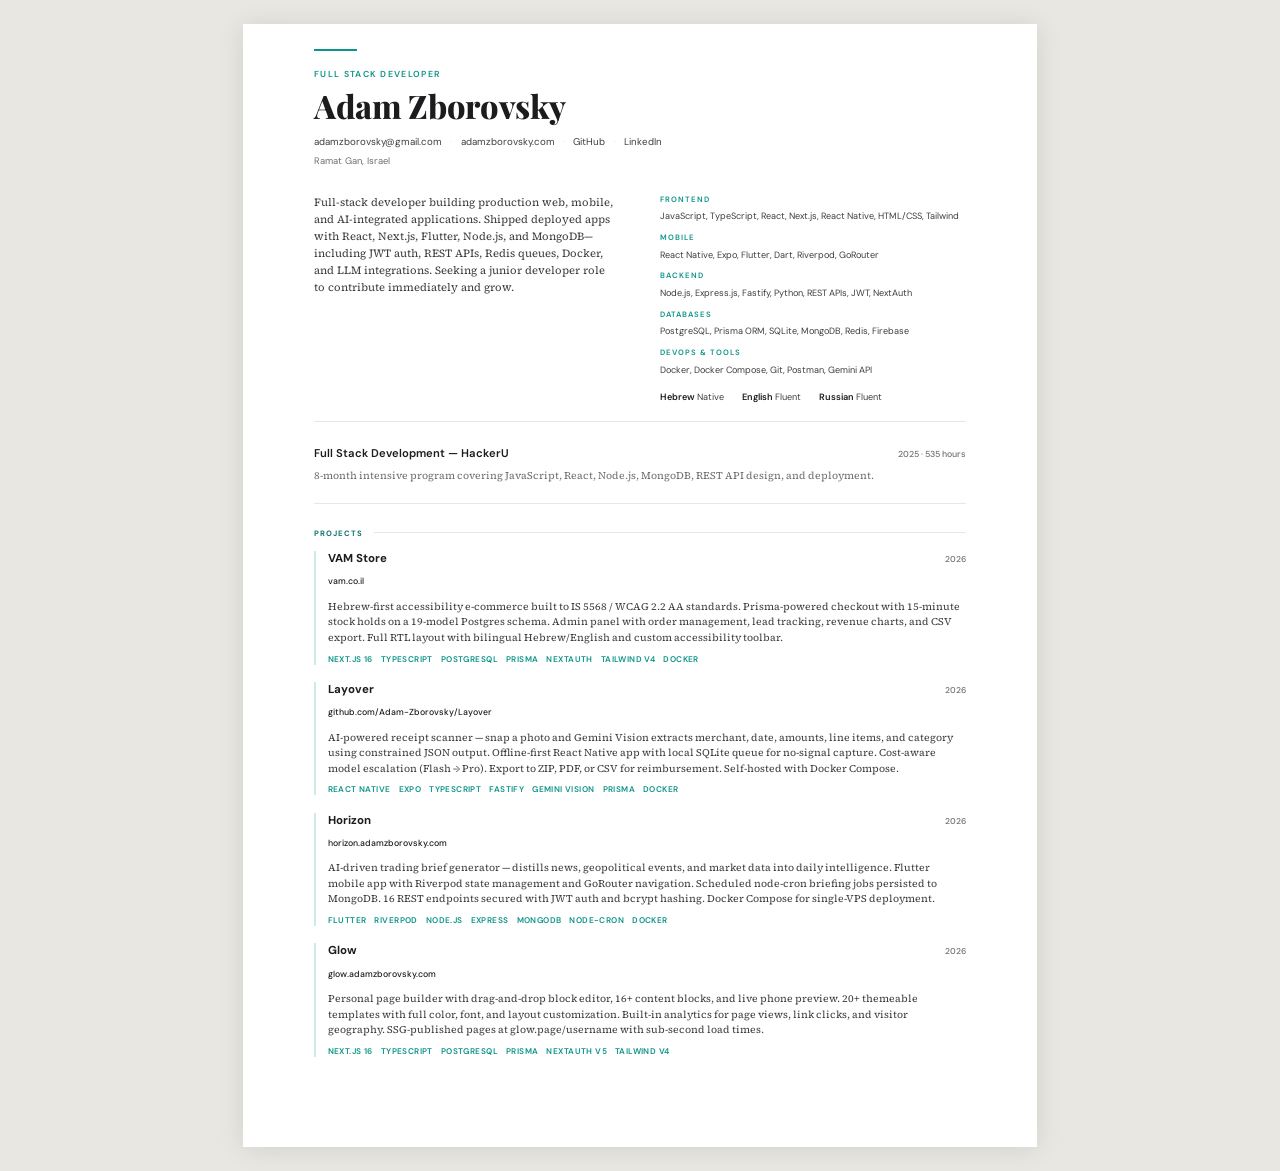
==== CV_Adam_Zborovsky.html @ 1db0badf "1" ====
<!DOCTYPE html>
<html lang="en">
<head>
<meta charset="UTF-8">
<meta name="viewport" content="width=device-width, initial-scale=1.0">
<title>Adam Zborovsky — Full Stack Developer</title>
<link rel="preconnect" href="https://fonts.googleapis.com">
<link rel="preconnect" href="https://fonts.gstatic.com" crossorigin>
<link href="https://fonts.googleapis.com/css2?family=Playfair+Display:wght@800&family=DM+Sans:wght@400;500;600;700&family=Source+Serif+4:opsz,wght@8..60,400&display=swap" rel="stylesheet">
<style>
  :root{
    --teal:#0d9488;
    --teal-dark:#0f766e;
    --teal-light:#cceae7;
    --divider:#e8e6e1;
    --ink:#1c1c1e;
    --body-dark:#3e3e42;
    --body-light:#6e6e73;

    --font-display:'Playfair Display', Georgia, serif;
    --font-sans:'DM Sans', Arial, sans-serif;
    --font-serif:'Source Serif 4', Georgia, serif;
  }

  *{ box-sizing:border-box; }

  html{ background:#e9e7e2; }

  body{
    margin:0;
    font-family: var(--font-sans);
    -webkit-font-smoothing: antialiased;
    text-rendering: optimizeLegibility;
  }

  .page{
    width:594.96pt;
    max-width:100%;
    min-height:841.92pt;
    margin:24px auto;
    background:#ffffff;
    padding:19pt 53pt 24pt 53pt;
    box-shadow:0 2px 24px rgba(0,0,0,0.10);
  }

  /* ---------- Header ---------- */

  .accent-tick{
    width:32.25pt;
    height:1.5pt;
    background:var(--teal);
    margin-bottom:13pt;
  }

  .eyebrow{
    margin:0;
    font-family:var(--font-sans);
    font-weight:600;
    font-size:6.56pt;
    line-height:1.3;
    letter-spacing:0.15em;
    text-transform:uppercase;
    color:var(--teal);
  }

  h1.name{
    margin:7pt 0 0 0;
    font-family:var(--font-display);
    font-weight:800;
    font-size:24.38pt;
    line-height:1.05;
    color:var(--ink);
    letter-spacing:-0.01em;
  }

  p.contact{
    margin:9pt 0 0 0;
    font-family:var(--font-sans);
    font-weight:400;
    font-size:7.31pt;
    color:var(--body-dark);
  }
  p.contact a{
    color:var(--body-dark);
    text-decoration:none;
  }
  p.contact a:hover{ text-decoration:underline; }
  p.contact .dot{
    color:var(--teal-light);
    margin:0 4pt;
  }

  p.location{
    margin:5pt 0 0 0;
    font-family:var(--font-sans);
    font-weight:400;
    font-size:7.03pt;
    color:var(--body-light);
  }

  /* ---------- Intro grid: summary + skills ---------- */

  .intro-grid{
    margin-top:20pt;
    display:grid;
    grid-template-columns: 227pt 1fr;
    column-gap:32.6pt;
    align-items:start;
  }

  .summary p{
    margin:0;
    font-family:var(--font-serif);
    font-weight:400;
    font-size:8.25pt;
    line-height:1.55;
    color:var(--body-dark);
  }

  .skills{
    display:flex;
    flex-direction:column;
  }

  .skill-row{
    margin-bottom:7pt;
  }
  .skill-row:last-of-type{ margin-bottom:0; }

  .skill-label{
    display:block;
    font-family:var(--font-sans);
    font-weight:600;
    font-size:5.81pt;
    letter-spacing:0.13em;
    text-transform:uppercase;
    color:var(--teal);
    margin-bottom:5pt;
  }

  .skill-list{
    display:block;
    font-family:var(--font-sans);
    font-weight:400;
    font-size:6.84pt;
    line-height:1.35;
    color:var(--body-dark);
  }

  .languages{
    margin-top:4pt;
    font-family:var(--font-sans);
    font-size:6.84pt;
    color:var(--body-dark);
  }
  .languages span{ margin-right:12pt; }
  .languages span:last-child{ margin-right:0; }
  .languages strong{
    font-weight:600;
    color:var(--ink);
  }

  /* ---------- Dividers ---------- */

  .divider{
    border:none;
    height:0.75pt;
    background:var(--divider);
    margin:14pt 0 18pt 0;
  }

  /* ---------- Education ---------- */

  .edu-header{
    display:flex;
    justify-content:space-between;
    align-items:baseline;
    gap:12pt;
  }
  .edu-header h2{
    margin:0;
    font-family:var(--font-sans);
    font-weight:600;
    font-size:8.44pt;
    color:var(--ink);
  }
  .edu-date{
    font-family:var(--font-sans);
    font-weight:500;
    font-size:6.56pt;
    color:var(--body-light);
    white-space:nowrap;
  }

  p.edu-desc{
    margin:6pt 0 0 0;
    font-family:var(--font-serif);
    font-weight:400;
    font-size:7.69pt;
    line-height:1.55;
    color:var(--body-light);
  }

  /* ---------- Projects ---------- */

  .section-heading{
    display:flex;
    align-items:center;
    gap:8pt;
    margin-bottom:10pt;
  }
  .section-heading span{
    font-family:var(--font-sans);
    font-weight:700;
    font-size:5.81pt;
    letter-spacing:0.13em;
    text-transform:uppercase;
    color:var(--teal-dark);
    white-space:nowrap;
  }
  .section-heading .rule{
    flex:1 1 auto;
    height:0.75pt;
    background:var(--divider);
  }

  .project{
    border-left:1.5pt solid var(--teal-light);
    padding-left:8.65pt;
    margin-bottom:13pt;
  }
  .project:last-child{ margin-bottom:0; }

  .project-header{
    display:flex;
    justify-content:space-between;
    align-items:baseline;
    gap:12pt;
  }
  .project-header h3{
    margin:0;
    font-family:var(--font-sans);
    font-weight:700;
    font-size:8.62pt;
    color:var(--ink);
  }
  .project-year{
    font-family:var(--font-sans);
    font-weight:500;
    font-size:6.38pt;
    color:var(--body-light);
    white-space:nowrap;
  }

  a.project-link{
    display:inline-block;
    margin-top:7pt;
    font-family:var(--font-sans);
    font-weight:500;
    font-size:6.56pt;
    color:var(--ink);
    text-decoration:none;
  }
  a.project-link:hover{ text-decoration:underline; }

  p.project-desc{
    margin:7pt 0 0 0;
    font-family:var(--font-serif);
    font-weight:400;
    font-size:7.69pt;
    line-height:1.52;
    color:var(--body-dark);
  }

  .tags{
    margin-top:6pt;
    display:flex;
    flex-wrap:wrap;
    row-gap:3pt;
    column-gap:6pt;
  }
  .tags span{
    font-family:var(--font-sans);
    font-weight:600;
    font-size:6.19pt;
    letter-spacing:0.05em;
    text-transform:uppercase;
    color:var(--teal);
    white-space:nowrap;
  }

  /* ---------- Print ---------- */

  @page{
    size:A4;
    margin:0;
  }
  @media print{
    html{ background:#fff; }
    body{ margin:0; }
    .page{
      margin:0 auto;
      box-shadow:none;
      width:100%;
      min-height:0;
    }
  }
</style>
</head>
<body>
<div class="page">

  <header>
    <div class="accent-tick"></div>
    <p class="eyebrow">Full Stack Developer</p>
    <h1 class="name">Adam Zborovsky</h1>
    <p class="contact">
      <a href="mailto:adamzborovsky@gmail.com" target="_blank">adamzborovsky@gmail.com</a>
      <span class="dot">·</span>
      <a href="https://adamzborovsky.com/" target="_blank">adamzborovsky.com</a>
      <span class="dot">·</span>
      <a href="https://github.com/Adam-Zborovsky" target="_blank">GitHub</a>
      <span class="dot">·</span>
      <a href="https://linkedin.com/in/adam-zborovsky" target="_blank">LinkedIn</a>
    </p>
    <p class="location">Ramat Gan, Israel</p>
  </header>

  <section class="intro-grid">
    <div class="summary">
      <p>Full-stack developer building production web, mobile, and AI-integrated applications. Shipped deployed apps with React, Next.js, Flutter, Node.js, and MongoDB—including JWT auth, REST APIs, Redis queues, Docker, and LLM integrations. Seeking a junior developer role to contribute immediately and grow.</p>
    </div>

    <div class="skills">
      <div class="skill-row">
        <span class="skill-label">Frontend</span>
        <span class="skill-list">JavaScript, TypeScript, React, Next.js, React Native, HTML/CSS, Tailwind</span>
      </div>
      <div class="skill-row">
        <span class="skill-label">Mobile</span>
        <span class="skill-list">React Native, Expo, Flutter, Dart, Riverpod, GoRouter</span>
      </div>
      <div class="skill-row">
        <span class="skill-label">Backend</span>
        <span class="skill-list">Node.js, Express.js, Fastify, Python, REST APIs, JWT, NextAuth</span>
      </div>
      <div class="skill-row">
        <span class="skill-label">Databases</span>
        <span class="skill-list">PostgreSQL, Prisma ORM, SQLite, MongoDB, Redis, Firebase</span>
      </div>
      <div class="skill-row">
        <span class="skill-label">Devops &amp; Tools</span>
        <span class="skill-list">Docker, Docker Compose, Git, Postman, Gemini API</span>
      </div>

      <div class="languages">
        <span><strong>Hebrew</strong> Native</span>
        <span><strong>English</strong> Fluent</span>
        <span><strong>Russian</strong> Fluent</span>
      </div>
    </div>
  </section>

  <hr class="divider">

  <section class="education">
    <div class="edu-header">
      <h2>Full Stack Development — HackerU</h2>
      <span class="edu-date">2025 · 535 hours</span>
    </div>
    <p class="edu-desc">8-month intensive program covering JavaScript, React, Node.js, MongoDB, REST API design, and deployment.</p>
  </section>

  <hr class="divider">

  <section class="projects">
    <div class="section-heading">
      <span>Projects</span>
      <div class="rule"></div>
    </div>

    <article class="project">
      <div class="project-header">
        <h3>VAM Store</h3>
        <span class="project-year">2026</span>
      </div>
      <a class="project-link" href="https://vam.co.il" target="_blank">vam.co.il</a>
      <p class="project-desc">Hebrew-first accessibility e-commerce built to IS&nbsp;5568 / WCAG&nbsp;2.2&nbsp;AA standards. Prisma-powered checkout with 15-minute stock holds on a 19-model Postgres schema. Admin panel with order management, lead tracking, revenue charts, and CSV export. Full RTL layout with bilingual Hebrew/English and custom accessibility toolbar.</p>
      <div class="tags">
        <span>Next.js 16</span>
        <span>TypeScript</span>
        <span>PostgreSQL</span>
        <span>Prisma</span>
        <span>NextAuth</span>
        <span>Tailwind V4</span>
        <span>Docker</span>
      </div>
    </article>

    <article class="project">
      <div class="project-header">
        <h3>Layover</h3>
        <span class="project-year">2026</span>
      </div>
      <a class="project-link" href="https://github.com/Adam-Zborovsky/Layover" target="_blank">github.com/Adam-Zborovsky/Layover</a>
      <p class="project-desc">AI-powered receipt scanner — snap a photo and Gemini Vision extracts merchant, date, amounts, line items, and category using constrained JSON output. Offline-first React Native app with local SQLite queue for no-signal capture. Cost-aware model escalation (Flash&nbsp;→&nbsp;Pro). Export to ZIP, PDF, or CSV for reimbursement. Self-hosted with Docker Compose.</p>
      <div class="tags">
        <span>React Native</span>
        <span>Expo</span>
        <span>TypeScript</span>
        <span>Fastify</span>
        <span>Gemini Vision</span>
        <span>Prisma</span>
        <span>Docker</span>
      </div>
    </article>

    <article class="project">
      <div class="project-header">
        <h3>Horizon</h3>
        <span class="project-year">2026</span>
      </div>
      <a class="project-link" href="https://horizon.adamzborovsky.com/" target="_blank">horizon.adamzborovsky.com</a>
      <p class="project-desc">AI-driven trading brief generator — distills news, geopolitical events, and market data into daily intelligence. Flutter mobile app with Riverpod state management and GoRouter navigation. Scheduled node-cron briefing jobs persisted to MongoDB. 16 REST endpoints secured with JWT auth and bcrypt hashing. Docker Compose for single-VPS deployment.</p>
      <div class="tags">
        <span>Flutter</span>
        <span>Riverpod</span>
        <span>Node.js</span>
        <span>Express</span>
        <span>MongoDB</span>
        <span>Node-cron</span>
        <span>Docker</span>
      </div>
    </article>

    <article class="project">
      <div class="project-header">
        <h3>Glow</h3>
        <span class="project-year">2026</span>
      </div>
      <a class="project-link" href="https://glow.adamzborovsky.com/" target="_blank">glow.adamzborovsky.com</a>
      <p class="project-desc">Personal page builder with drag-and-drop block editor, 16+ content blocks, and live phone preview. 20+ themeable templates with full color, font, and layout customization. Built-in analytics for page views, link clicks, and visitor geography. SSG-published pages at glow.page/username with sub-second load times.</p>
      <div class="tags">
        <span>Next.js 16</span>
        <span>TypeScript</span>
        <span>PostgreSQL</span>
        <span>Prisma</span>
        <span>NextAuth V5</span>
        <span>Tailwind V4</span>
      </div>
    </article>

  </section>

</div>
</body>
</html>
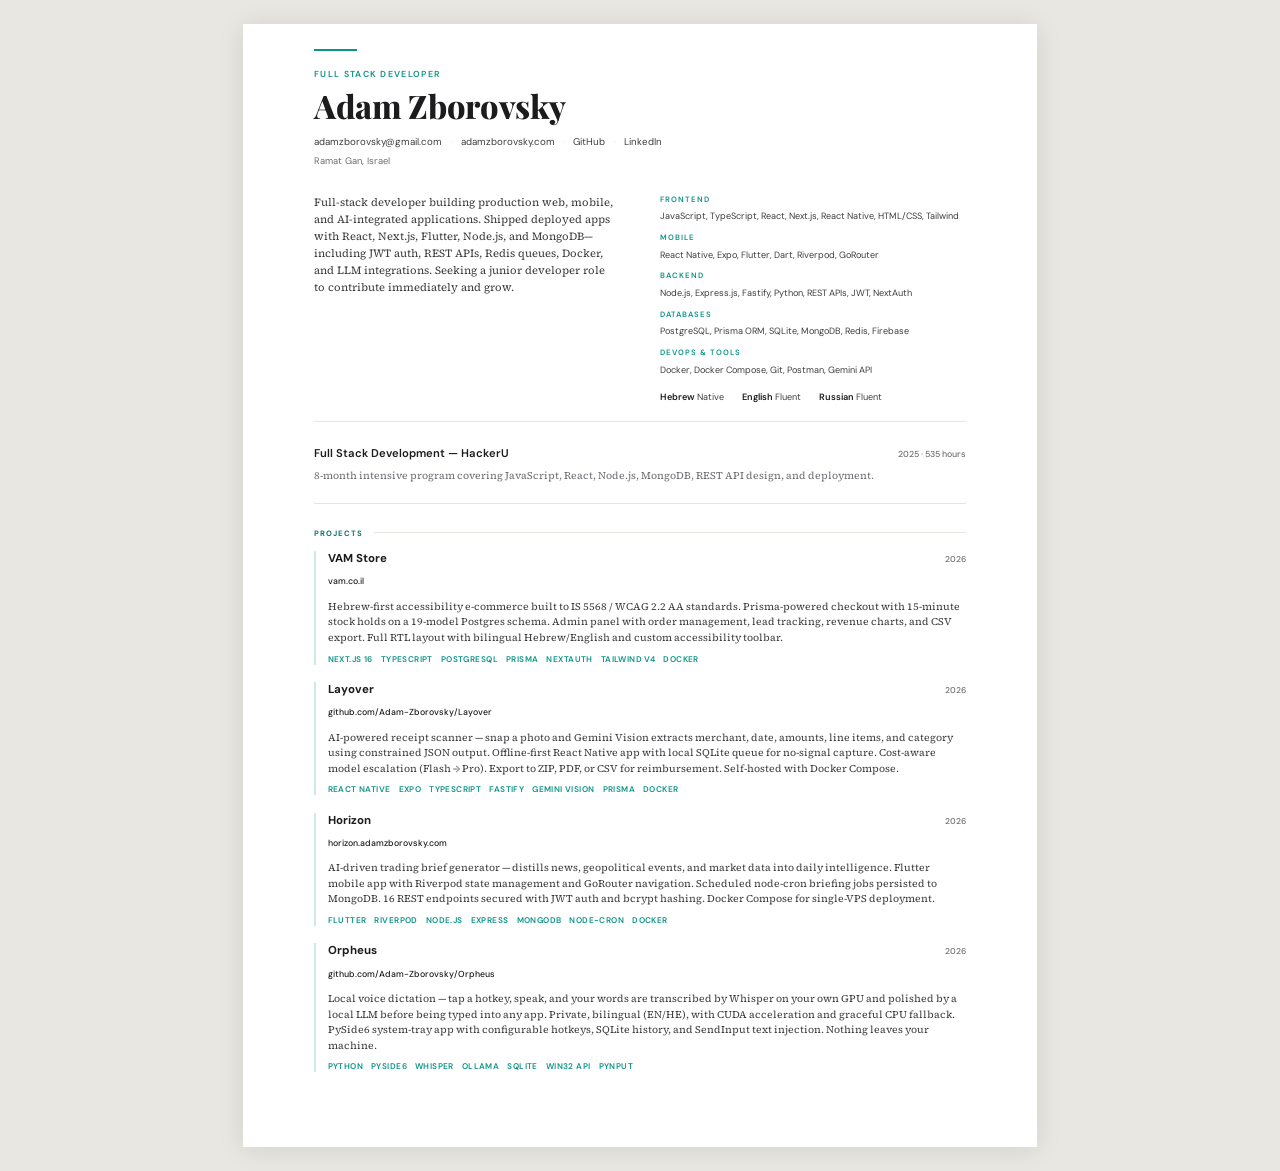
==== commit 946348ee: "Swap Glow for Orpheus on resume — adds Python/desktop/ML pipeline skills" ====
--- a/CV_Adam_Zborovsky.html
+++ b/CV_Adam_Zborovsky.html
@@ -435,18 +435,19 @@
 
     <article class="project">
       <div class="project-header">
-        <h3>Glow</h3>
+        <h3>Orpheus</h3>
         <span class="project-year">2026</span>
       </div>
-      <a class="project-link" href="https://glow.adamzborovsky.com/" target="_blank">glow.adamzborovsky.com</a>
-      <p class="project-desc">Personal page builder with drag-and-drop block editor, 16+ content blocks, and live phone preview. 20+ themeable templates with full color, font, and layout customization. Built-in analytics for page views, link clicks, and visitor geography. SSG-published pages at glow.page/username with sub-second load times.</p>
+      <a class="project-link" href="https://github.com/Adam-Zborovsky/Orpheus" target="_blank">github.com/Adam-Zborovsky/Orpheus</a>
+      <p class="project-desc">Local voice dictation — tap a hotkey, speak, and your words are transcribed by Whisper on your own GPU and polished by a local LLM before being typed into any app. Private, bilingual (EN/HE), with CUDA acceleration and graceful CPU fallback. PySide6 system-tray app with configurable hotkeys, SQLite history, and SendInput text injection. Nothing leaves your machine.</p>
       <div class="tags">
-        <span>Next.js 16</span>
-        <span>TypeScript</span>
-        <span>PostgreSQL</span>
-        <span>Prisma</span>
-        <span>NextAuth V5</span>
-        <span>Tailwind V4</span>
+        <span>Python</span>
+        <span>PySide6</span>
+        <span>Whisper</span>
+        <span>Ollama</span>
+        <span>SQLite</span>
+        <span>Win32 API</span>
+        <span>pynput</span>
       </div>
     </article>
 
